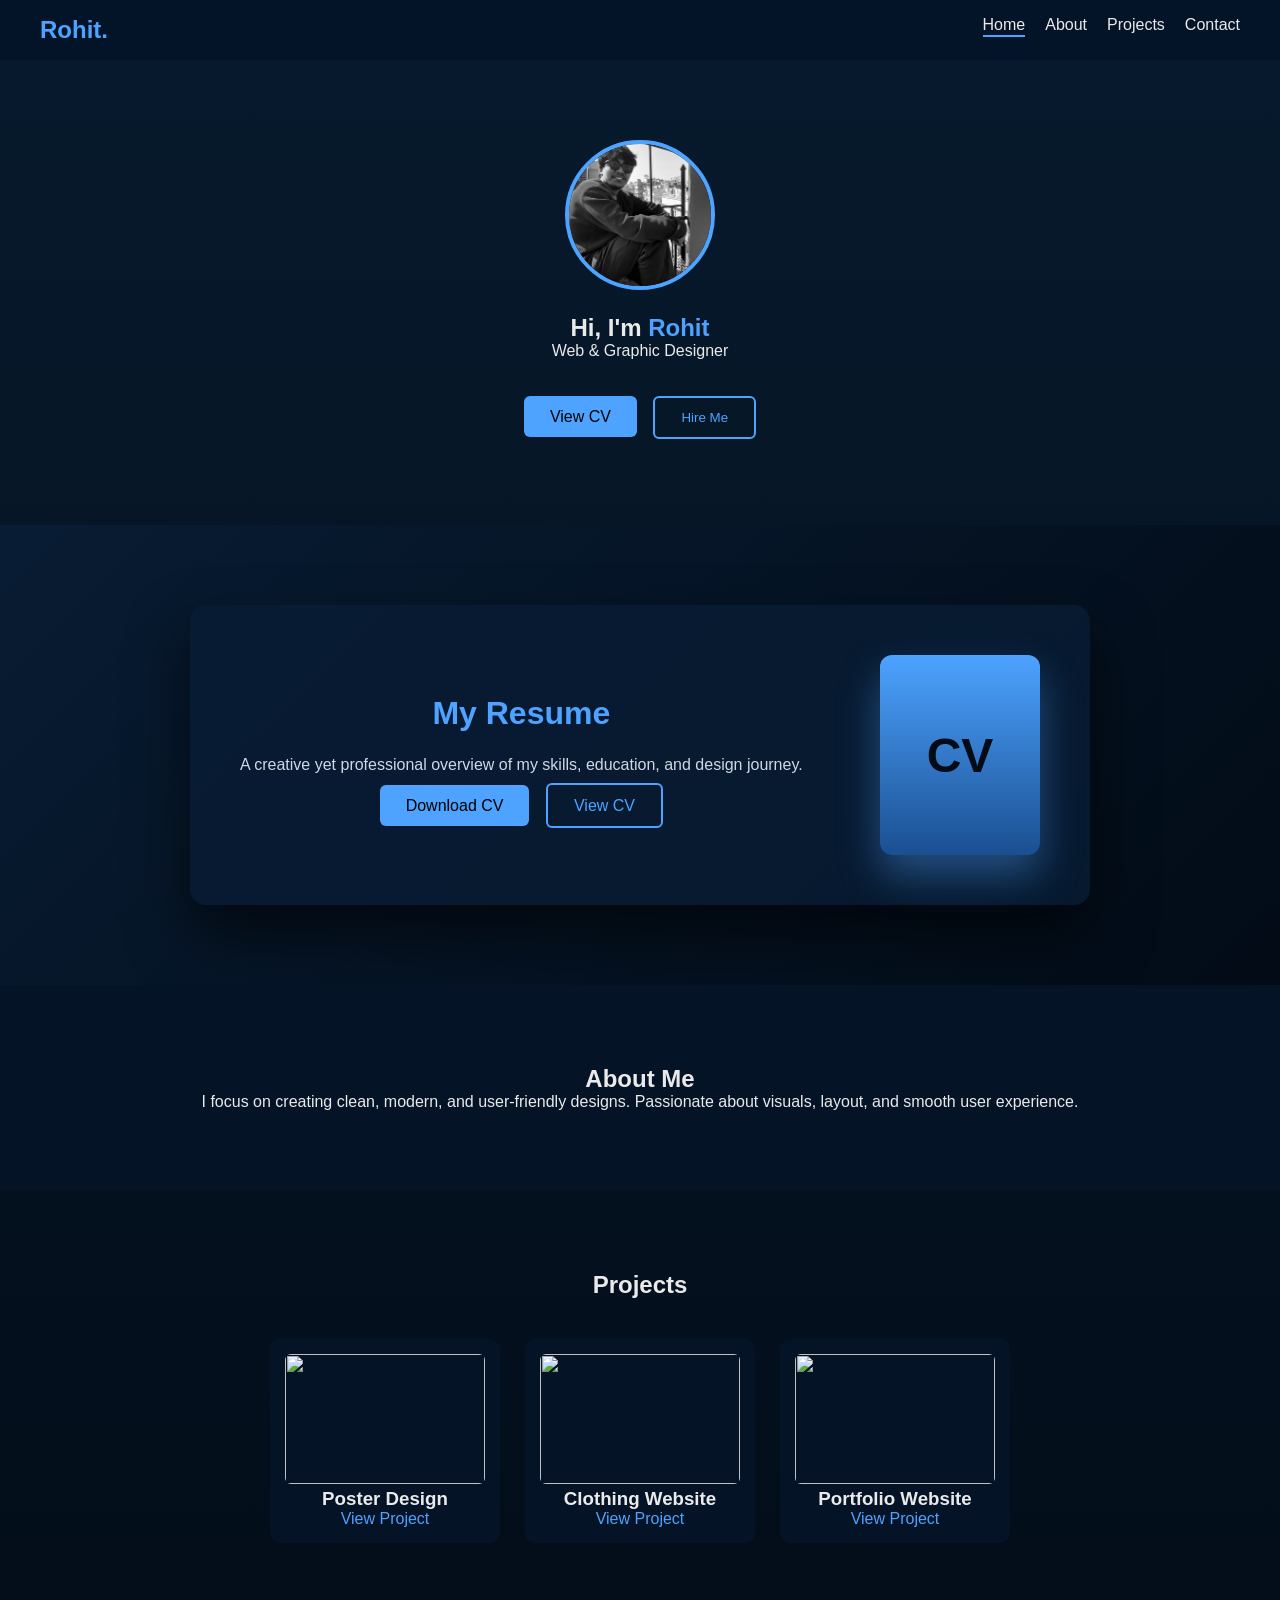
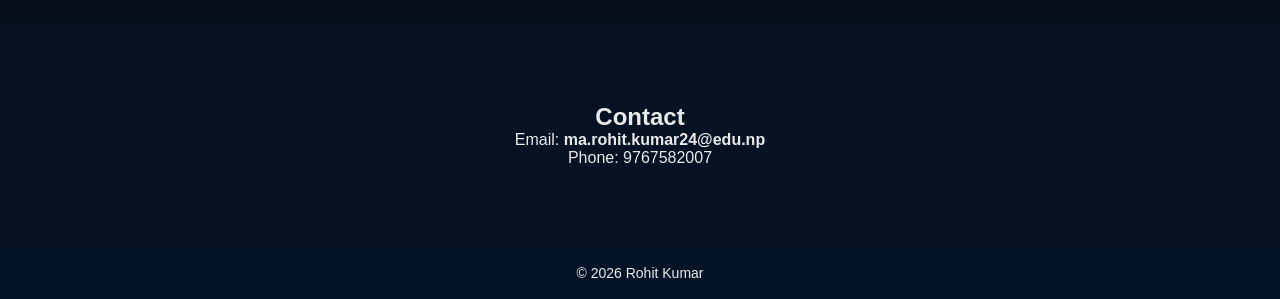
==== Portfolio/index.html @ a45aa6a8 "Add files via upload" ====
<!DOCTYPE html>
<html lang="en">
<head>
  <meta charset="UTF-8">
  <title>Rohit | Portfolio</title>
  <meta name="viewport" content="width=device-width, initial-scale=1.0">
  <link rel="stylesheet" href="style.css">
</head>
<body>

  <!-- Navbar -->
  <nav>
    <h2 class="logo">Rohit.</h2>
    <ul>
      <li><a href="#home">Home</a></li>
      <li><a href="#about">About</a></li>
      <li><a href="#projects">Projects</a></li>
      <li><a href="#contact">Contact</a></li>
    </ul>
  </nav>

  <!-- Home -->
  <section id="home" class="section home fade-in">
    <img src="Image.jpg" class="profile-pic" alt="Rohit">
    <h1>Hi, I'm <span>Rohit</span></h1>
    <p>Web & Graphic Designer</p>

    <div class="buttons">
      <a href="#cv" class="btn">View CV</a>
      <button class="btn outline" onclick="showMessage()">Hire Me</button>
    </div>
  </section>

  <!-- CV Section -->
  <section id="cv" class="section cv-section fade-in">
    <div class="cv-card">
      <div class="cv-left">
        <h2>My Resume</h2>
        <p>
          A creative yet professional overview of my skills,
          education, and design journey.
        </p>

        <div class="cv-buttons">
          <a href="cv.pdf" download class="btn">Download CV</a>
          <a href="cv.pdf" target="_blank" class="btn outline">View CV</a>
        </div>
      </div>

      <div class="cv-right">
        <div class="cv-preview">CV</div>
      </div>
    </div>
  </section>

  <!-- About -->
  <section id="about" class="section dark fade-in">
    <h2>About Me</h2>
    <p>
      I focus on creating clean, modern, and user-friendly designs.
      Passionate about visuals, layout, and smooth user experience.
    </p>
  </section>

  <!-- Projects -->
  <section id="projects" class="section fade-in">
    <h2>Projects</h2>

    <div class="project-box">
      <div class="project">
        <img src="profile.jpg" alt="">
        <h3>Poster Design</h3>
        <a href="#" target="_blank">View Project</a>
      </div>

      <div class="project">
        <img src="profile.jpg" alt="">
        <h3>Clothing Website</h3>
        <a href="#" target="_blank">View Project</a>
      </div>

      <div class="project">
        <img src="profile.jpg" alt="">
        <h3>Portfolio Website</h3>
        <a href="#" target="_blank">View Project</a>
      </div>
    </div>
  </section>

  <!-- Contact -->
  <section id="contact" class="section dark fade-in">
    <h2>Contact</h2>
    <p>Email: <b>ma.rohit.kumar24@edu.np</b></p>
    <p>Phone: 9767582007</p>
  </section>

  <footer>
    <p>© 2026 Rohit Kumar</p>
  </footer>

  <script src="script.js"></script>
</body>
</html>
---- Portfolio/style.css ----
* {
  margin: 0;
  padding: 0;
  box-sizing: border-box;
  font-family: "Segoe UI", sans-serif;
}

body {
  background: linear-gradient(180deg, #071a2d, #020b16);
  color: #eaeaea;
}

/* Navbar */
nav {
  display: flex;
  justify-content: space-between;
  padding: 16px 40px;
  background: rgba(5, 20, 40, 0.9);
  backdrop-filter: blur(10px);
}

.logo {
  color: #4da3ff;
}

nav ul {
  display: flex;
  list-style: none;
}

nav ul li {
  margin-left: 20px;
}

nav ul li a {
  color: #eaeaea;
  text-decoration: none;
  position: relative;
}

nav ul li a::after {
  content: "";
  width: 0;
  height: 2px;
  background: #4da3ff;
  position: absolute;
  bottom: -4px;
  left: 0;
  transition: 0.3s;
}

nav ul li a:hover::after,
nav ul li a.active::after {
  width: 100%;
}

/* Sections */
.section {
  padding: 80px 40px;
  text-align: center;
}

.dark {
  background: rgba(5, 20, 40, 0.7);
}

/* Home */
.home span {
  color: #4da3ff;
}

.profile-pic {
  width: 150px;
  height: 150px;
  border-radius: 50%;
  border: 4px solid #4da3ff;
  object-fit: cover;
  margin-bottom: 20px;
}

/* Buttons */
.buttons {
  margin-top: 30px;
}

.btn {
  padding: 12px 26px;
  margin: 6px;
  border-radius: 6px;
  background: #4da3ff;
  color: #000;
  border: none;
  cursor: pointer;
  text-decoration: none;
  transition: 0.3s ease;
  position: relative;
  overflow: hidden;
}

.btn:hover {
  transform: translateY(-4px);
  box-shadow: 0 10px 25px rgba(77,163,255,0.4);
}

.btn.outline {
  background: transparent;
  color: #4da3ff;
  border: 2px solid #4da3ff;
}

/* CV Section */
.cv-section {
  background: linear-gradient(135deg, #081c33, #020b16);
}

.cv-card {
  max-width: 900px;
  margin: auto;
  background: rgba(8, 28, 51, 0.85);
  border-radius: 16px;
  padding: 50px;
  display: flex;
  align-items: center;
  justify-content: space-between;
  gap: 40px;
  box-shadow: 0 30px 60px rgba(0,0,0,0.6);
  transition: 0.4s ease;
}

.cv-card:hover {
  transform: translateY(-6px);
  box-shadow: 0 40px 80px rgba(77,163,255,0.25);
}

.cv-left h2 {
  font-size: 32px;
  color: #4da3ff;
}

.cv-left p {
  margin: 20px 0;
  color: #cfd9e6;
  line-height: 1.6;
}

.cv-preview {
  width: 160px;
  height: 200px;
  border-radius: 12px;
  background: linear-gradient(180deg, #4da3ff, #1a4f91);
  display: flex;
  align-items: center;
  justify-content: center;
  font-size: 48px;
  font-weight: bold;
  color: #020b16;
  box-shadow: 0 20px 40px rgba(77,163,255,0.4);
}

/* Projects */
.project-box {
  display: flex;
  justify-content: center;
  gap: 25px;
  flex-wrap: wrap;
  margin-top: 40px;
}

.project {
  background: rgba(5, 20, 40, 0.85);
  width: 230px;
  padding: 15px;
  border-radius: 10px;
  transition: 0.3s ease;
}

.project:hover {
  transform: translateY(-8px);
  box-shadow: 0 15px 30px rgba(0,0,0,0.6);
}

.project img {
  width: 100%;
  height: 130px;
  object-fit: cover;
  border-radius: 6px;
}

.project a {
  color: #4da3ff;
  text-decoration: none;
}

/* Fade animation */
.fade-in {
  opacity: 0;
  transform: translateY(25px);
  transition: 1s ease;
}

/* Ripple */
.ripple {
  position: absolute;
  width: 20px;
  height: 20px;
  background: rgba(255,255,255,0.6);
  border-radius: 50%;
  transform: translate(-50%, -50%);
  animation: ripple 0.6s linear;
}

@keyframes ripple {
  to {
    transform: scale(12);
    opacity: 0;
  }
}

/* Footer */
footer {
  padding: 18px;
  background: rgba(5, 20, 40, 0.9);
  text-align: center;
  font-size: 14px;
}

/* Responsive */
@media (max-width: 768px) {
  nav {
    flex-direction: column;
    align-items: center;
  }

  .cv-card {
    flex-direction: column;
    text-align: center;
  }
}
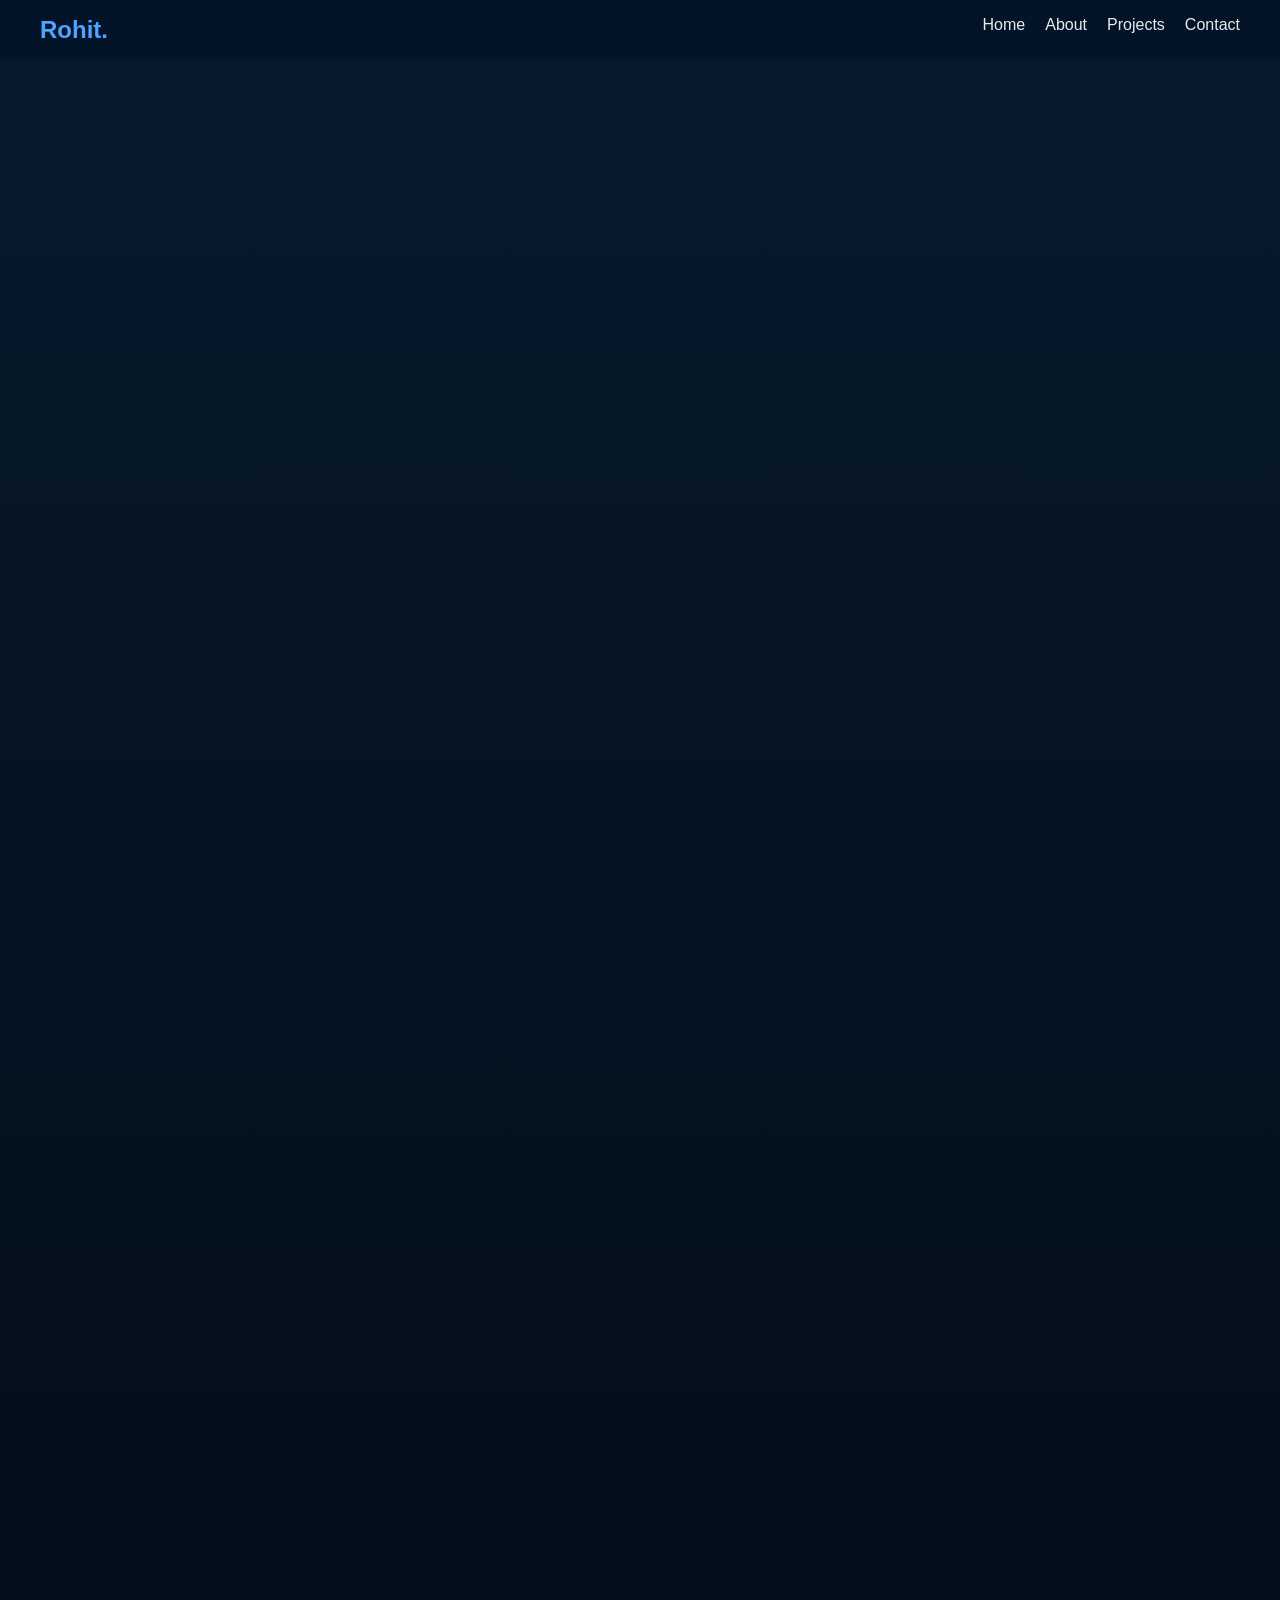
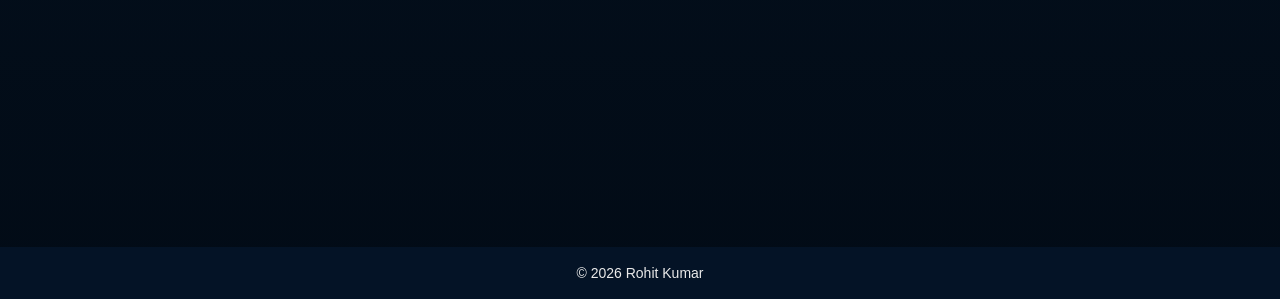
==== commit 49d0183e: "Update index.html" ====
--- a/Portfolio/index.html
+++ b/Portfolio/index.html
@@ -97,7 +97,6 @@
   <footer>
     <p>© 2026 Rohit Kumar</p>
   </footer>
-
-  <script src="script.js"></script>
 </body>
 </html>
+
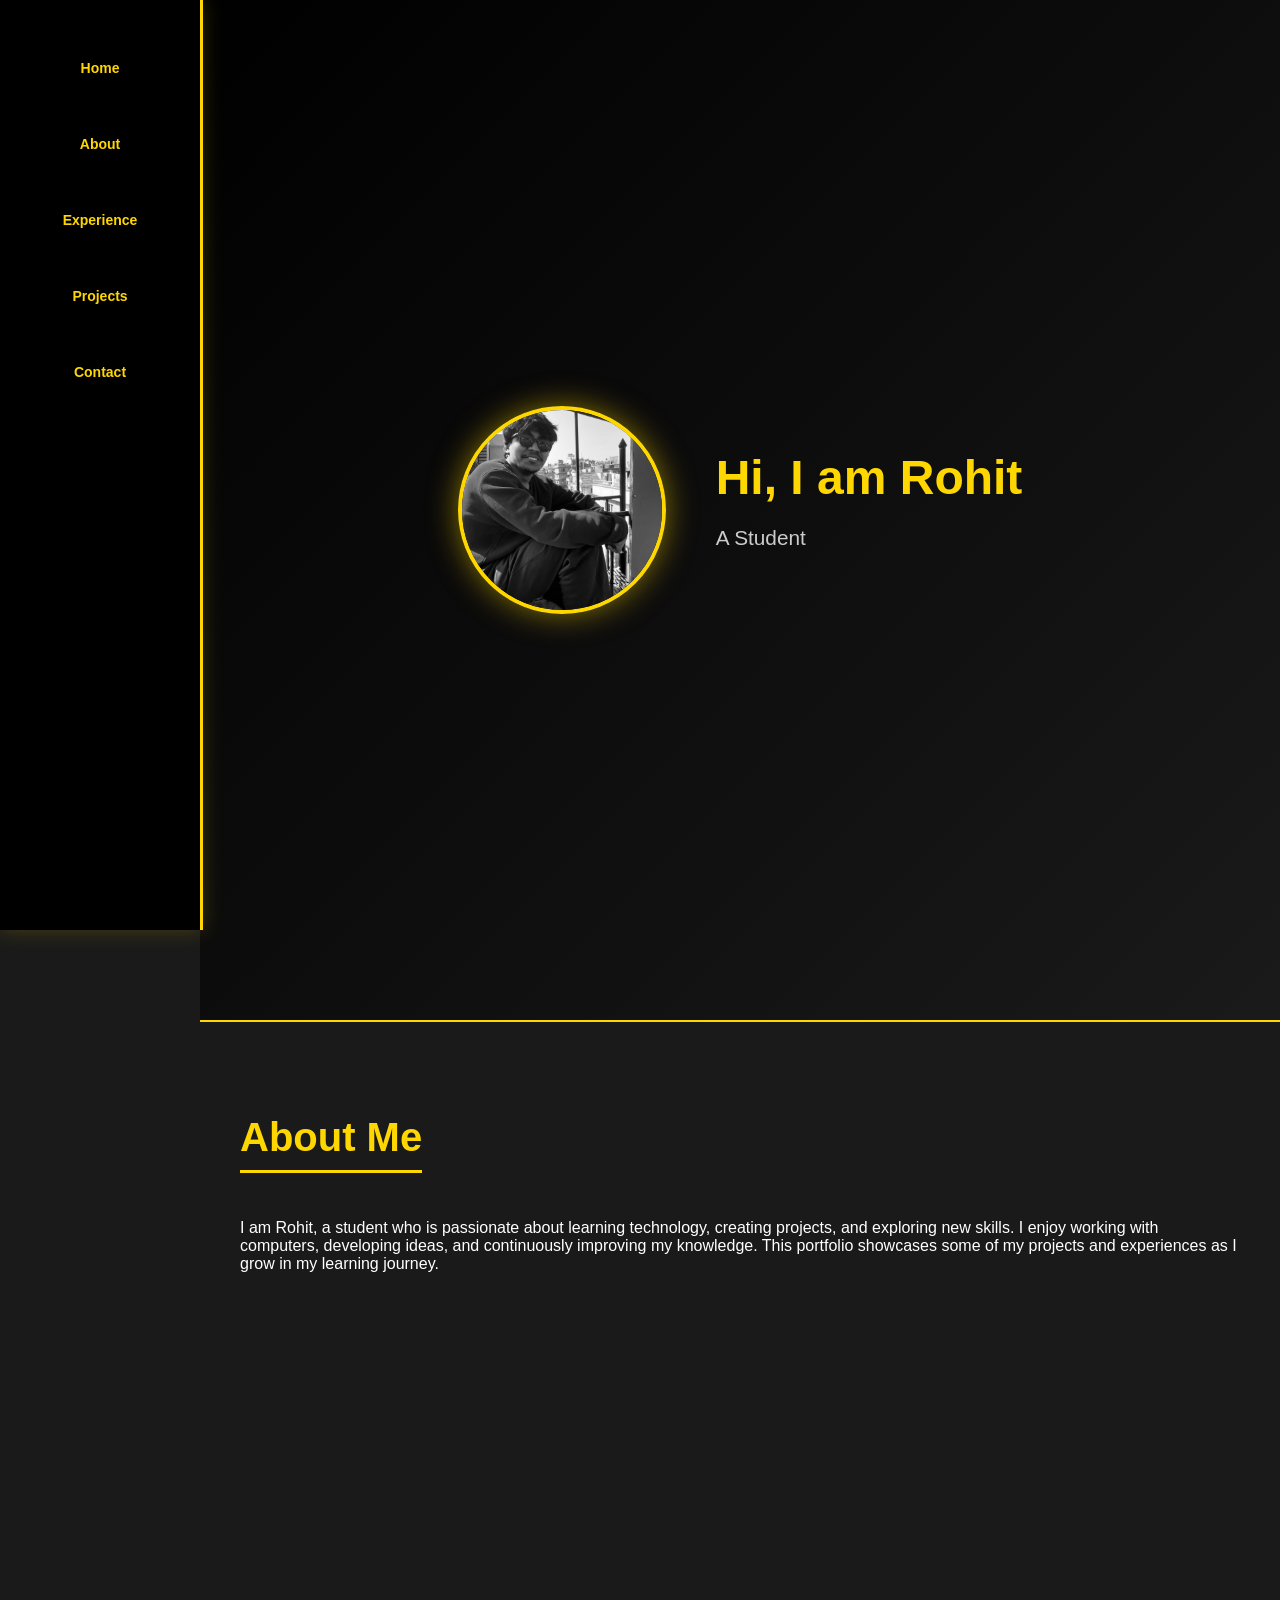
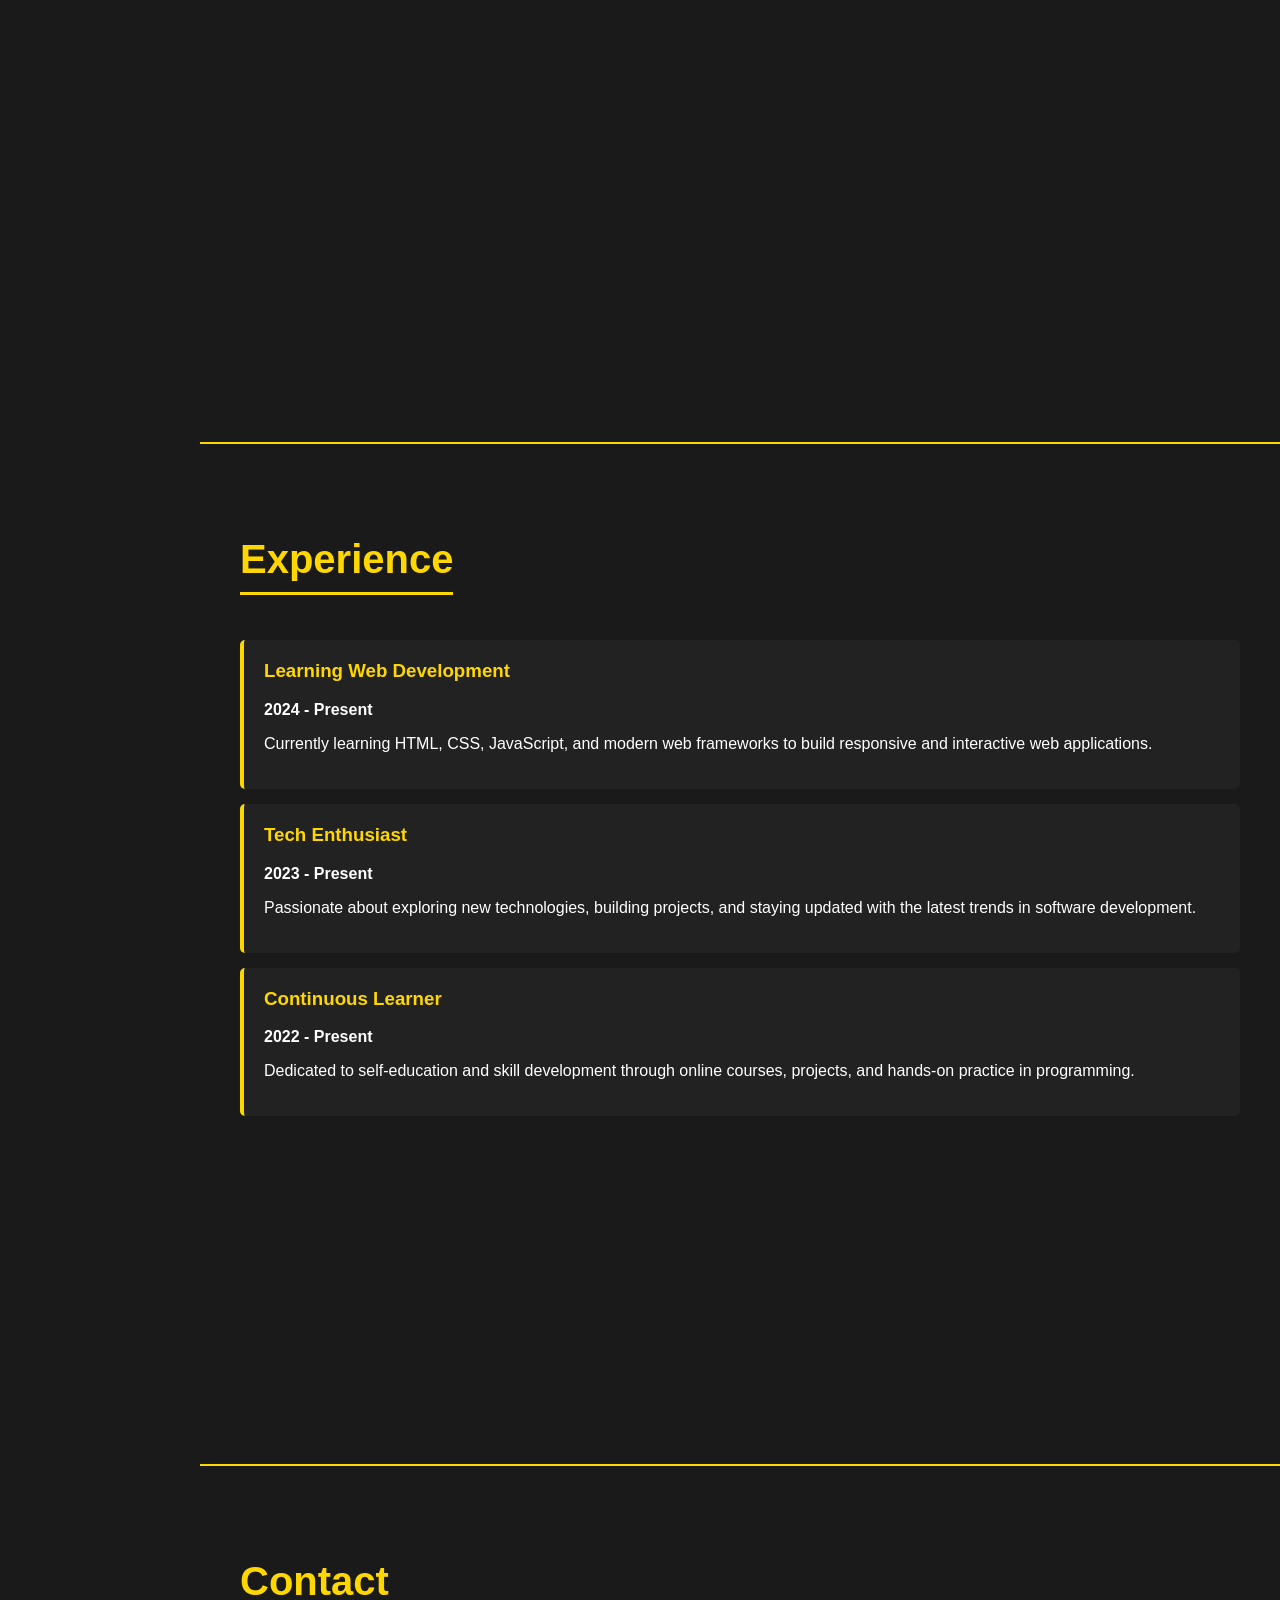
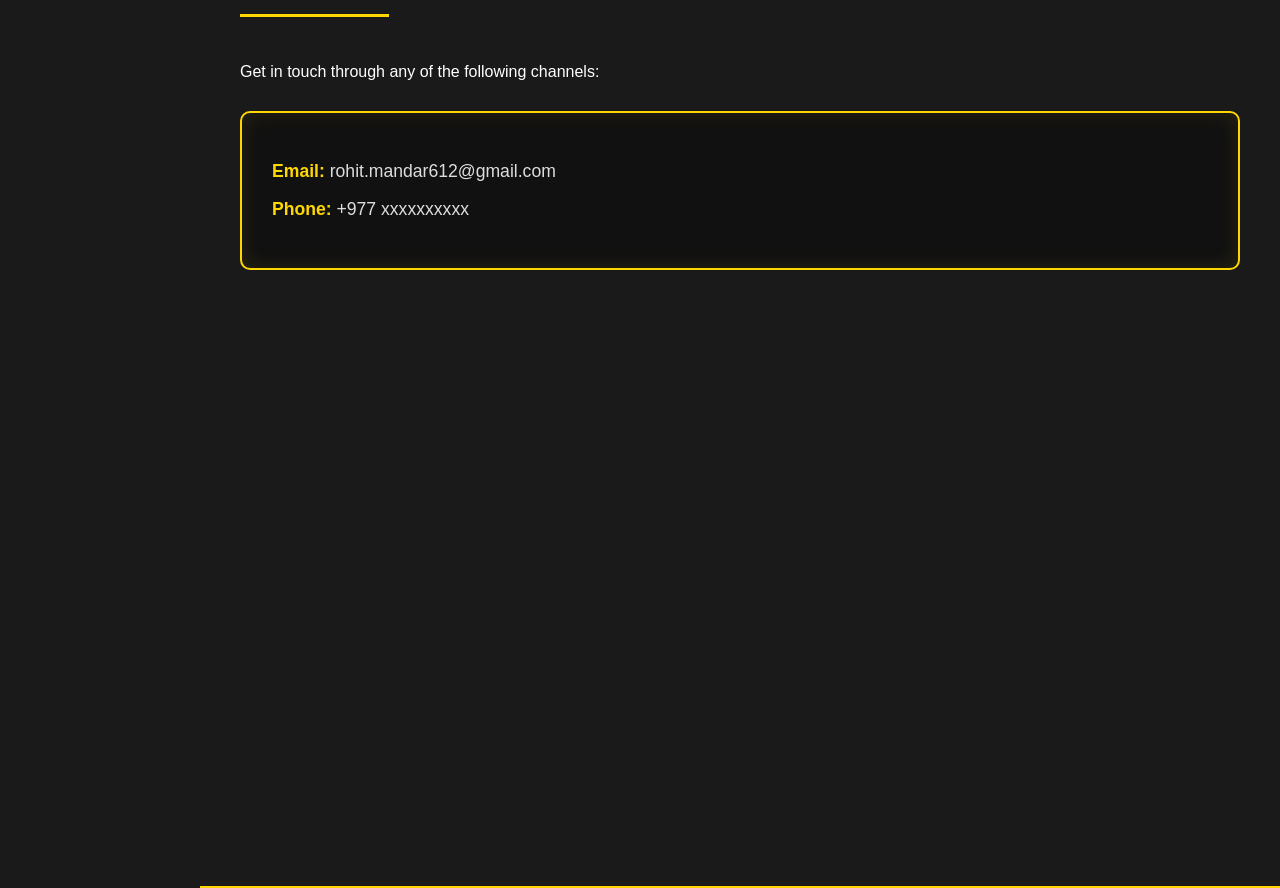
==== commit 8798aeaf: "completed" ====
--- a/Portfolio/index.html
+++ b/Portfolio/index.html
@@ -1,102 +1,146 @@
 <!DOCTYPE html>
 <html lang="en">
 <head>
-  <meta charset="UTF-8">
-  <title>Rohit | Portfolio</title>
-  <meta name="viewport" content="width=device-width, initial-scale=1.0">
-  <link rel="stylesheet" href="style.css">
+<meta charset="UTF-8">
+<meta name="viewport" content="width=device-width, initial-scale=1.0">
+<title>Rohit Portfolio</title>
+<style>
+:root {
+  --primary-black: #1a1a1a;
+  --dark-black: #000;
+  --accent-yellow: #FFD700;
+  --light-yellow: #FFF8DC;
+  --text-color: #fff;
+}
+
+body{margin:0;font-family:'Segoe UI',Tahoma,Geneva,Verdana,sans-serif;display:flex;background-color:var(--primary-black)}
+
+nav{width:200px;background:var(--dark-black);color:var(--accent-yellow);height:100vh;display:flex;flex-direction:column;align-items:center;padding-top:30px;position:fixed;border-right:3px solid var(--accent-yellow);box-shadow:0 0 20px rgba(255,215,0,0.2)}
+
+nav a{color:var(--accent-yellow);text-decoration:none;margin:20px 0;padding:10px 20px;border-radius:5px;transition:all 0.3s;font-weight:600;font-size:14px}
+
+nav a:hover{background-color:var(--accent-yellow);color:var(--dark-black);transform:scale(1.05)}
+
+main{margin-left:200px;width:100%}
+
+section{min-height:100vh;padding:60px 40px;background-color:var(--primary-black);color:var(--text-color);border-bottom:2px solid var(--accent-yellow)}
+
+section h2{color:var(--accent-yellow);font-size:2.5em;margin-bottom:30px;border-bottom:3px solid var(--accent-yellow);display:inline-block;padding-bottom:10px}
+
+#home{display:flex;align-items:center;justify-content:center;background:linear-gradient(135deg,var(--dark-black) 0%,var(--primary-black) 100%)}
+
+.profile{width:200px;height:200px;border-radius:50%;overflow:hidden;border:4px solid var(--accent-yellow);box-shadow:0 0 30px rgba(255,215,0,0.5)}
+
+.profile img{width:100%;height:100%;object-fit:cover}
+
+.home-container{display:flex;align-items:center;gap:50px}
+
+.home-container h1{color:var(--accent-yellow);font-size:3em;margin:0}
+
+.home-container p{color:#ccc;font-size:1.3em}
+
+.projects{display:grid;grid-template-columns:repeat(auto-fit,minmax(250px,1fr));gap:25px;margin-top:20px}
+
+.project-card{border:2px solid var(--accent-yellow);border-radius:10px;overflow:hidden;transition:all 0.3s;background:linear-gradient(135deg,#222 0%,#111 100%);box-shadow:0 4px 15px rgba(0,0,0,0.5)}
+
+.project-card:hover{transform:translateY(-10px);box-shadow:0 8px 25px rgba(255,215,0,0.4);border-color:#FFF8DC}
+
+.project-card img{width:100%;height:180px;object-fit:cover}
+
+.project-card h4{text-align:center;color:var(--accent-yellow);padding:15px;margin:0;background-color:#1a1a1a}
+
+.experience-item{background-color:#222;border-left:4px solid var(--accent-yellow);padding:20px;margin:15px 0;border-radius:5px}
+
+.experience-item h3{color:var(--accent-yellow);margin-top:0}
+
+.contact-box{margin-top:30px;border:2px solid var(--accent-yellow);padding:30px;border-radius:10px;background-color:#111;box-shadow:inset 0 0 20px rgba(255,215,0,0.1)}
+
+.contact-box p{color:#ddd;font-size:1.1em}
+</style>
 </head>
 <body>
 
-  <!-- Navbar -->
-  <nav>
-    <h2 class="logo">Rohit.</h2>
-    <ul>
-      <li><a href="#home">Home</a></li>
-      <li><a href="#about">About</a></li>
-      <li><a href="#projects">Projects</a></li>
-      <li><a href="#contact">Contact</a></li>
-    </ul>
-  </nav>
+<nav>
+<a href="#home">Home</a>
+<a href="#about">About</a>
+<a href="#experience">Experience</a>
+<a href="#">Projects</a>
+<a href="#contact">Contact</a>
+</nav>
 
-  <!-- Home -->
-  <section id="home" class="section home fade-in">
-    <img src="Image.jpg" class="profile-pic" alt="Rohit">
-    <h1>Hi, I'm <span>Rohit</span></h1>
-    <p>Web & Graphic Designer</p>
+<main>
 
-    <div class="buttons">
-      <a href="#cv" class="btn">View CV</a>
-      <button class="btn outline" onclick="showMessage()">Hire Me</button>
-    </div>
-  </section>
+<section id="home">
+<div class="home-container">
+<div class="profile">
+<img src="Image.jpg" alt="profile">
+</div>
+<div>
+<h1>Hi, I am Rohit</h1>
+<p>A Student</p>
+</div>
+</div>
+</section>
 
-  <!-- CV Section -->
-  <section id="cv" class="section cv-section fade-in">
-    <div class="cv-card">
-      <div class="cv-left">
-        <h2>My Resume</h2>
-        <p>
-          A creative yet professional overview of my skills,
-          education, and design journey.
-        </p>
+<section id="about">
+<h2>About Me</h2>
+<p>I am Rohit, a student who is passionate about learning technology, creating projects, and exploring new skills. I enjoy working with computers, developing ideas, and continuously improving my knowledge. This portfolio showcases some of my projects and experiences as I grow in my learning journey.</p>
+</section>
 
-        <div class="cv-buttons">
-          <a href="cv.pdf" download class="btn">Download CV</a>
-          <a href="cv.pdf" target="_blank" class="btn outline">View CV</a>
-        </div>
-      </div>
+<section id="experience">
+<h2>Experience</h2>
+<div class="experience-item">
+<h3>Learning Web Development</h3>
+<p><strong>2024 - Present</strong></p>
+<p>Currently learning HTML, CSS, JavaScript, and modern web frameworks to build responsive and interactive web applications.</p>
+</div>
+<div class="experience-item">
+<h3>Tech Enthusiast</h3>
+<p><strong>2023 - Present</strong></p>
+<p>Passionate about exploring new technologies, building projects, and staying updated with the latest trends in software development.</p>
+</div>
+<div class="experience-item">
+<h3>Continuous Learner</h3>
+<p><strong>2022 - Present</strong></p>
+<p>Dedicated to self-education and skill development through online courses, projects, and hands-on practice in programming.</p>
+</div>
+</section>
 
-      <div class="cv-right">
-        <div class="cv-preview">CV</div>
-      </div>
-    </div>
-  </section>
+<!-- <section id="projects">
+<h2>Projects</h2>
+<div class="projects">
+<div class="project-card">
+<img src="https://picsum.photos/300?1">
+<h4>Project One</h4>
+</div>
+<div class="project-card">
+<img src="https://picsum.photos/300?2">
+<h4>Project Two</h4>
+</div>
+<div class="project-card">
+<img src="https://picsum.photos/300?3">
+<h4>Project Three</h4>
+</div>
+<div class="project-card">
+<img src="https://picsum.photos/300?4">
+<h4>Project Four</h4>
+</div>
+</div>
+</section> -->
 
-  <!-- About -->
-  <section id="about" class="section dark fade-in">
-    <h2>About Me</h2>
-    <p>
-      I focus on creating clean, modern, and user-friendly designs.
-      Passionate about visuals, layout, and smooth user experience.
-    </p>
-  </section>
+<section id="contact">
+<h2>Contact</h2>
+<p>Get in touch through any of the following channels:</p>
+<div class="contact-box">
+<p><strong style="color: var(--accent-yellow);">Email:</strong> rohit.mandar612@gmail.com</p>
+<p><strong style="color: var(--accent-yellow);">Phone:</strong> +977 xxxxxxxxxx</p>
+<!-- <p><strong style="color: var(--accent-yellow);">LinkedIn:</strong> linkedin.com/in/your-profile</p> -->
+<!-- <p><strong style="color: var(--accent-yellow);">GitHub:</strong> github.com/your-profile</p> -->
+<!-- <p><strong style="color: var(--accent-yellow);">Twitter:</strong> @your_handle</p> -->
+</div>
+</section>
 
-  <!-- Projects -->
-  <section id="projects" class="section fade-in">
-    <h2>Projects</h2>
+</main>
 
-    <div class="project-box">
-      <div class="project">
-        <img src="profile.jpg" alt="">
-        <h3>Poster Design</h3>
-        <a href="#" target="_blank">View Project</a>
-      </div>
-
-      <div class="project">
-        <img src="profile.jpg" alt="">
-        <h3>Clothing Website</h3>
-        <a href="#" target="_blank">View Project</a>
-      </div>
-
-      <div class="project">
-        <img src="profile.jpg" alt="">
-        <h3>Portfolio Website</h3>
-        <a href="#" target="_blank">View Project</a>
-      </div>
-    </div>
-  </section>
-
-  <!-- Contact -->
-  <section id="contact" class="section dark fade-in">
-    <h2>Contact</h2>
-    <p>Email: <b>ma.rohit.kumar24@edu.np</b></p>
-    <p>Phone: 9767582007</p>
-  </section>
-
-  <footer>
-    <p>© 2026 Rohit Kumar</p>
-  </footer>
 </body>
 </html>
-
